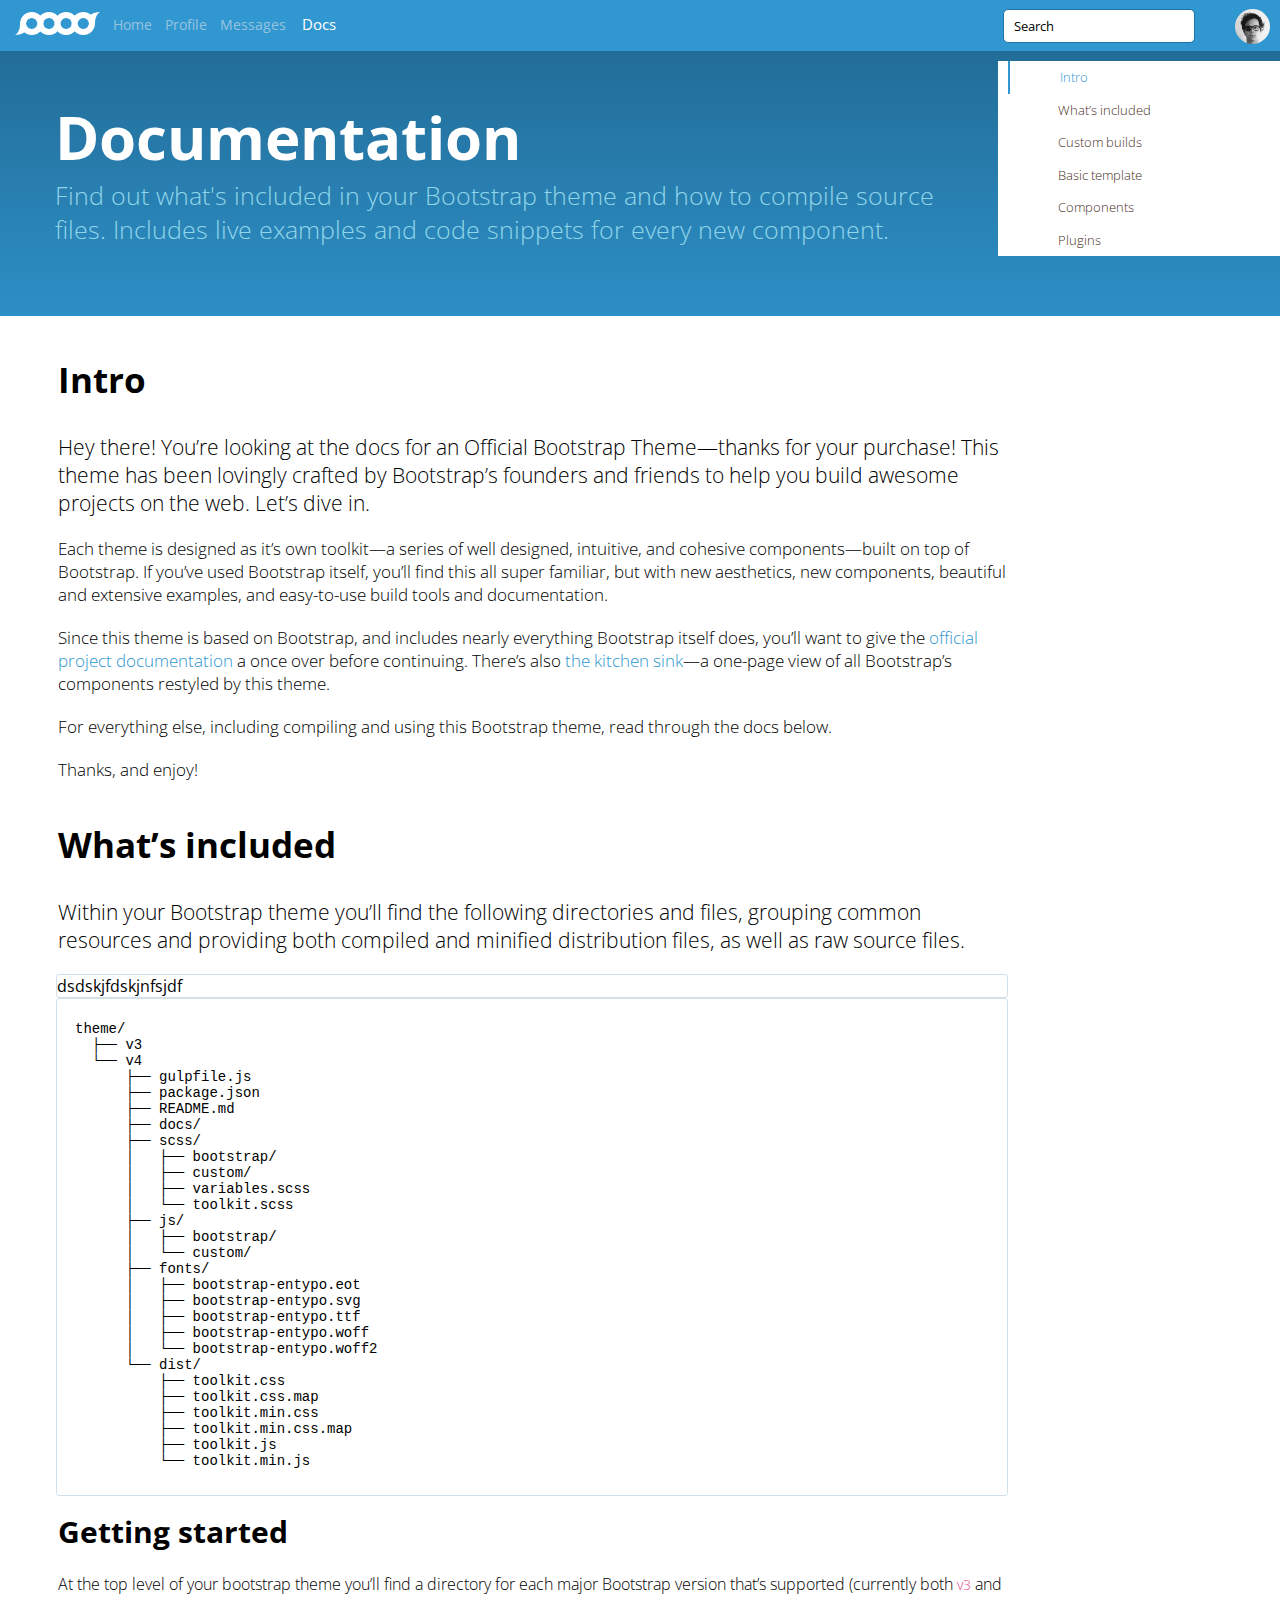
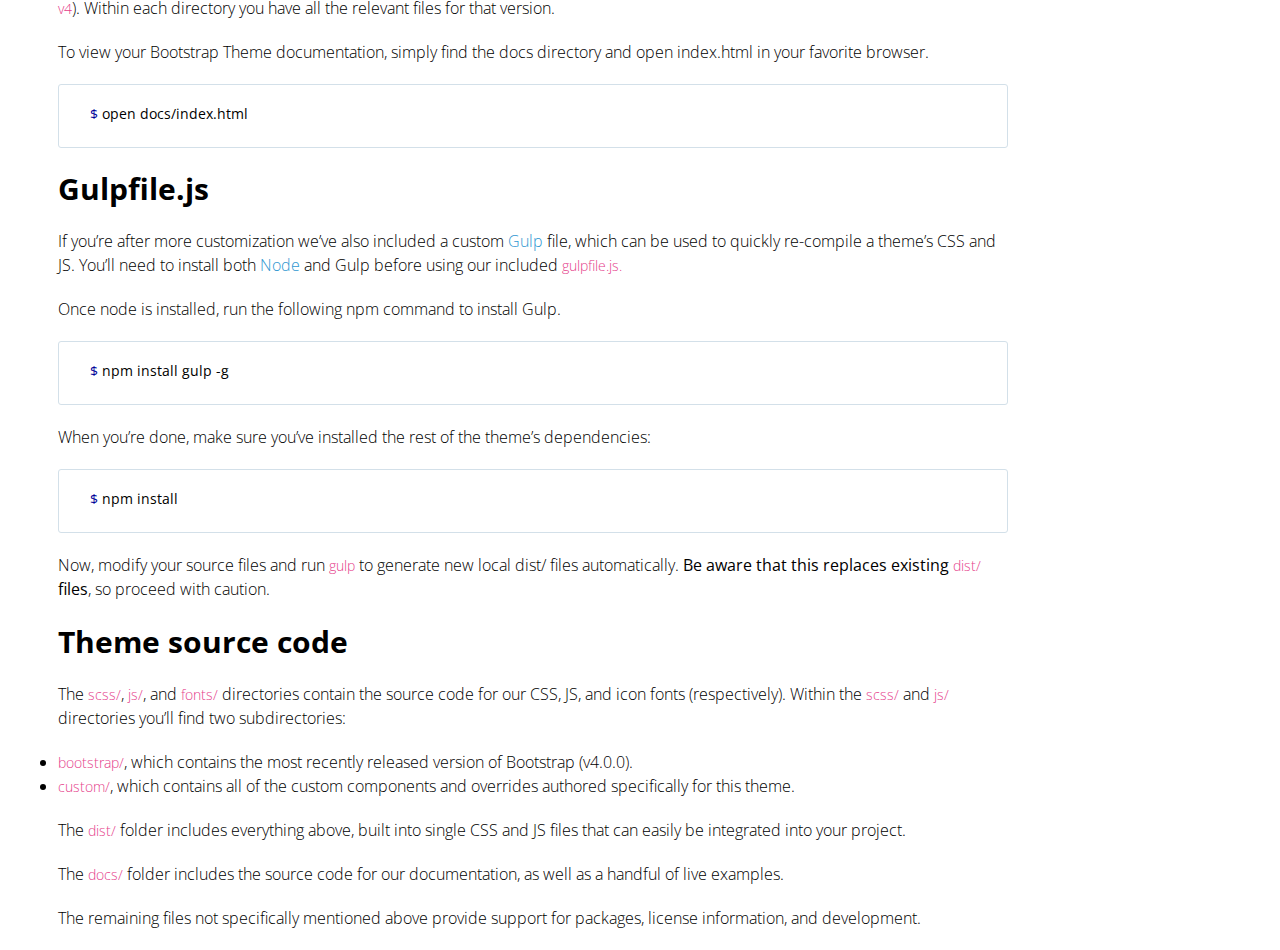
==== docs.html @ d6a19f10 "docs" ====
<!DOCTYPE html>
<html lang="en">
<head>
    <meta charset="UTF-8">
    <meta name="description" content="Тестовая страница">
    <meta name="keywords" content="тест, страница, обучение">
    <meta name="author" content="Кан Светлана">
    <title>Dave</title>
    <link rel="stylesheet" href="css/style.css">
    <link href="https://fonts.googleapis.com/css?family=Open+Sans:400,300,600" rel="stylesheet" type="text/css">
    <link rel="stylesheet" href="https://use.fontawesome.com/releases/v5.7.1/css/all.css" integrity="sha384-fnmOCqbTlWIlj8LyTjo7mOUStjsKC4pOpQbqyi7RrhN7udi9RwhKkMHpvLbHG9Sr" crossorigin="anonymous">
    <script type="text/javascript" src="https://code.jquery.com/jquery-3.3.1.min.js"></script>
    <script type="text/javascript">
        $(document).ready(function(){
            $('.close2').click(function(){
                $(this).parent().hide();
    	    });
            $('.close').click(function(){
                $('body').css('overflow','auto');
        		$('#modul').hide();
                $('#modwin').hide();
    	    });
            $('.mess').click(function(){
                $('body').css('overflow','hidden');
        		$('#modul').show();
                $('#modwin').show();
    	    });
        });
    </script>
</head>
<body id="docs">
<div id="header">
    <div id="headerinside">
        <div id="headerlogo">
            <a href="#"><img src="img/brand-white.png" width="85" height="23"></a>
        </div>
        <div id="headermenu">
            <ul class="nav">
                <li><a href="index.html">Home</a></li>
                <li><a href="#">Profile</a></li>
                <li class="mess"><a href="#">Messages</a></li>
                <li class="activ"><a href="docs.html">Docs</a></li>
            </ul>
        </div>
        <div id="headerphoto">
            <a href="#"><img src="img/avatar-dhg.png" width="35" height="35" id="photoimg"></a>
        </div>
        <div id="headerbell">
            <i class="fas fa-bell"></i>
        </div>
        <div id="headerinput">
             <input id="id1" value="Search">
        </div>
        <div class="clear">
        </div>
    </div>
</div>
<div id="reserveheader">
</div>
<div id="blockblue">
    <div id="blockbluecontent">
        <h2>Documentation</h2>
        <p>Find out what's included in your Bootstrap theme and how to compile source files. Includes live examples and code snippets for every new component.</p>
    </div>
</div>
<div id="left">
    <h1>Intro</h1>
        <p class="top">Hey there! You’re looking at the docs for an Official Bootstrap Theme—thanks for your purchase! This theme has been lovingly crafted by Bootstrap’s founders and friends to help you build awesome projects on the web. Let’s dive in.</p>
        <p class="text">Each theme is designed as it’s own toolkit—a series of well designed, intuitive, and cohesive components—built on top of Bootstrap. If you’ve used Bootstrap itself, you’ll find this all super familiar, but with new aesthetics, new components, beautiful and extensive examples, and easy-to-use build tools and documentation.</p>
        <p class="text">Since this theme is based on Bootstrap, and includes nearly everything Bootstrap itself does, you’ll want to give the <a href="#">official project documentation</a> a once over before continuing. There’s also <a href="#">the kitchen sink</a>—a one-page view of all Bootstrap’s components restyled by this theme.</p>
        <p class="text">For everything else, including compiling and using this Bootstrap theme, read through the docs below.</p>
        <p class="text">Thanks, and enjoy!</p>
    <h1>What’s included</h1>
        <p class="top">Within your Bootstrap theme you’ll find the following directories and files, grouping common resources and providing both compiled and minified distribution files, as well as raw source files.</p>
</div>
<div id="right">
    <ul>
        <li id="blue">
            <a href="#">Intro</a>
        </li>
        <li>
            <a href="#">What’s included</a>
        </li>
        <li>
            <a href="#">Custom builds</a>
        </li>
        <li>
            <a href="#">Basic template</a>
        </li>
        <li>
            <a href="#">Components</a>
        </li>
        <li>
            <a href="#">Plugins</a>
        </li>
    </ul>
</div>
<div class="clear"></div>
<div class="code">
    dsdskjfdskjnfsjdf
</div>
    <figure class="code">
        <pre>
theme/
  ├── v3
  └── v4
      ├── gulpfile.js
      ├── package.json
      ├── README.md
      ├── docs/
      ├── scss/
      │   ├── bootstrap/
      │   ├── custom/
      │   ├── variables.scss
      │   └── toolkit.scss
      ├── js/
      │   ├── bootstrap/
      │   └── custom/
      ├── fonts/
      │   ├── bootstrap-entypo.eot
      │   ├── bootstrap-entypo.svg
      │   ├── bootstrap-entypo.ttf
      │   ├── bootstrap-entypo.woff
      │   └── bootstrap-entypo.woff2
      └── dist/
          ├── toolkit.css
          ├── toolkit.css.map
          ├── toolkit.min.css
          ├── toolkit.min.css.map
          ├── toolkit.js
          └── toolkit.min.js
        </pre>
    </figure>
    <div>
        <div id="content">
        <div>
        <h2>Getting started</h2>
            <p>At the top level of your bootstrap theme you’ll find a directory for each major Bootstrap version that’s supported (currently both <span class="a">v3</span> and <span class="a">v4</span>). Within each directory you have all the relevant files for that version.</p>
            <p>To view your Bootstrap Theme documentation, simply find the docs directory and open index.html in your favorite browser.</p>
            <figure class="figure1">
                <pre>
                    <code>
                        <span class="f">$</span> open docs/index.html
                    </code>
                </pre>
            </figure>
        </div>
    <div>
        <h2>Gulpfile.js</h2>
            <p>If you’re after more customization we’ve also included a custom <a href="#">Gulp</a> file, which can be used to quickly re-compile a theme’s CSS and JS. You’ll need to install both <a href="#">Node</a> and Gulp before using our included <span class="a">gulpfile.js.</span></p>
            <p>Once node is installed, run the following npm command to install Gulp.</p>
            <figure class="figure1">
                <pre>
                    <code>
                        <span class="f">$</span> npm install gulp -g
                    </code>
                </pre>
            </figure>
            <p>When you’re done, make sure you’ve installed the rest of the theme’s dependencies:</p>
            <figure class="figure1">
                <pre>
                    <code>
                        <span class="f">$</span> npm install
                    </code>
                </pre>
            </figure>
            <p>Now, modify your source files and run <span class="a">gulp</span> to generate new local <span>dist/</span> files automatically.<b> Be aware that this replaces existing</b> <span class="a">dist/</span> <b>files</b>, so proceed with caution.</p>
    </div>
    <div id="spisok">
        <h2>Theme source code</h2>
            <p>The <span class="a">scss/</span>, <span class="a">js/</span>, and <span class="a">fonts/</span> directories contain the source code for our CSS, JS, and icon fonts (respectively). Within the <span class="a">scss/</span> and <span class="a">js/</span> directories you’ll find two subdirectories:</p>
        <ul>
            <li><span class="a">bootstrap/</span>, which contains the most recently released version of Bootstrap (v4.0.0).</li>
            <li><span class="a">custom/</span>, which contains all of the custom components and overrides authored specifically for this theme.</li>
        </ul>
            <p>The <span class="a">dist/</span> folder includes everything above, built into single CSS and JS files that can easily be integrated into your project.</p>
            <p>The <span class="a">docs/</span> folder includes the source code for our documentation, as well as a handful of live examples.</p>
            <p>The remaining files not specifically mentioned above provide support for packages, license information, and development.</p>
    </div>
</div>
</body>
</html>
---- css/style.css ----
*{
  padding: 0;
  margin: 0;
  outline: 0;
  font-family: "Open Sans", "Helvetica Neue", Helvetica, Arial, sans-serif;
}

/* #header */
    #header {
        width: 100%;
        height: 51px;
        position: fixed;
        z-index: 100;
        background-color: #3097D1;
    }

    #headerinside {
        width: 100%;
        height: 100%;
    }

    /* headerlogo*/
        #headerlogo {
            width: 85px;
            height: 23px;
            margin-left: 15px;
            margin-top: 12px;
            margin-bottom:12px;
            float: left;
        }
        #headerlogo a {
            display: block;
            cursor: pointer;
            width: 100%;
            height: 100%;
        }
    /* #headermenu */
    #headermenu {

    }
        #headermenu .nav li {
    		list-style-type: none;
            float: left;
            margin-left: 13px;
            margin-top: 13px;
        }

    	#headermenu li a {
    		cursor: pointer;
    		text-align: center;
    		text-decoration: none;
            font-size: 14px;
            color: #98C3DF;
    	}

    	#headermenu ul li a:hover {
            text-decoration: none;
            color: #F2E8EA;
            opacity:0,5;
        }

        #headermenu li.activ a {
            margin-left: 3px;
            margin-top: 16px;
            font-size: 15px;
            color: #ffffff;
        }

    /* #headerinput */
        #headerinput #id1{
            width: 180px;
            height: 32px;
            float: right;
            margin-right: 23px;
            margin-top: 9px;
            border: 1px solid #1C73A5;
            border-radius: 5px;
            padding-left: 10px;
            transition-duration: 0.5s;
        }
        #headerinput #id1:focus {
            border: 1px solid grey;
            width: 300px;
            transition-duration: 0.5s;
        }
    /* #headerbell */
        #headerbell{
            float: right;
            margin-right: 17px;
            margin-top: 15px;
        }

        #headerbell i{
            color: #98CBE8;
            font-size: 18px;
        }

    /* #headerphoto */
        #headerphoto #photoimg{
            width: 35px;
            float: right;
            border-radius: 50%;
            margin-right: 10px;
            margin-top: 9px;
        }

/* #reserveheader */
    #reserveheader {
        width: 100%;
        height: 51px;
    }

/* #wrapper */
    #wrapper{
        width: 100%;
        height: 100%;
        background-color: #F5F8FA;
    }

    #wrapperinside{
        max-width: 1200px;
        margin: 0 auto;
        display: flex;
        justify-content: space-between;
    }

/* #left */
    #left > div{
        width: 277px;
        border: 1px solid #DFDFDF;
        border-radius: 3px;
        background-color: #ffffff;
    }
        #block1{
            border-radius: 3px 3px 0 0;
            margin-top: 20px;
        }
        #photoimg1{
            position: absolute;
            z-index: 1;
        }
    #block1inside, #block2inside, #block3inside{
        padding: 17px;
    }
    #block1inside .photoimg1{
        position: relative;
        z-index: 2;
        width: 100px;
        border: 3px solid #ffffff;
        border-radius: 50%;
        margin-left: 65px;
        margin-top: 75px;
    }
    #block1inside  h6{
        font-size: 15px;
        color: #212529;
        text-align: center;
        font-weight: bold;
        text-decoration: none;
    }
    #block1inside  a{
        text-decoration: none;
    }
    #block1inside  p{
        text-align: center;
        margin-bottom: 20px;
        font-size: 14px;
        font-weight: 200;
        letter-spacing: 0;
        line-height: 1.6;
        font-family: "Open Sans", "Helvetica Neue", Helvetica, Arial, sans-serif;
    }
    ul.block1insideul {
        margin-left: 42px;
    }
    ul.block1insideul li {
        list-style-type: none;
        display: inline-block;
        cursor: pointer;
        padding-right: 10px;
        padding-left: 10px;
        margin-bottom: 15px;
        border-right: 1px solid #808080;
    }
    ul.block1insideul li:last-child{
        border-right: none;
    }
    #block1, #block2, #block3, #block4, #block5, #block6{
        margin-top: 20px;
    }
    #block2inside h6{
        margin-bottom: 15px;
        font-size: 14px;
        font-weight: 600;
    }
    #block2inside a{
        text-decoration: none;
        font-weight: normal;
        font-size: 14px;
        padding-left: 5px;
        color: #3097D1;
        cursor: pointer;
    }
    #block2inside .hr{
        font-size: 12px;
    }
    #block2inside a:hover{
        text-decoration: underline;
    }
    #block2inside li{
        list-style-type: none;
        margin-bottom: 5px;
        font-weight: normal;
        font-size: 14px;
    }
    #block2inside i{
        width: 12px;
        font-size: 13px;
        text-align: center;
        color: #6C757D;
        margin-right: 12px;
    }
    #block2inside ul{
        margin-bottom: 20px;
    }
    .flex-container{
        display: flex;
        justify-content: space-between;
        flex-wrap: wrap;
        margin-bottom: 10px;
    }
    #block3inside h6{
        margin-bottom: 15px;
        font-size: 14px;
        font-weight: 600;
    }
    #block3inside a{
        text-decoration: none;
        font-weight: normal;
        font-size: 12px;
        margin-left: 5px;
        margin-bottom: 5px;
        color: #3097D1;
        cursor: pointer;
    }
    #block3inside .hr1 a{
        margin-left: 5px;
    }
    #block3inside a:hover{
        text-decoration: underline;
    }
/* #center */
    #center{
        width: 545px;
        margin-top: 20px;
        margin-left: 10px;
        margin-right: 10px;
        padding: 20px;
        border: 1px solid #CED4DA;
        border-radius: 3px;
        background-color: #ffffff;
    }
    #centercontent{
        width: 545px;
    }
    #centercontentinside input{
        width: 490px;
        height: 34px;
        padding-left: 15px;
        font-size: 15px;
        border: 1px solid #CED4DA;
        border-radius: 3px;
    }

    #centercontentinside input:-moz-placeholder {
    	color: #6C757D;
    }
    input::-moz-placeholder {
    	color: #6C757D;
    }
    input::-webkit-input-placeholder {
    	color: #6C757D;
    }
    input:-ms-placeholder {
    	color: #6C757D;
    }
    input::placeholder {
    	color: #6C757D;
    }
    input:focus{
        box-shadow: 0 0 10px #2841FF;
    }
#centercontentinside button{
    width: 38px;
    height: 36px;
    float: right;
    border: 1px solid #CED4DA;
    border-radius: 3px;
}
#centercontentinside button:hover{
    background-color: #8E959A;
}
#centercontentinside button:focus{
    box-shadow: 0 0 10px #8E959A;
}
hr{
margin-left: -20px;
margin-right: -20px;
opacity: 0.5;
margin-top: 20px;
}
#centerbox1left{
    float: left;
}
#centerbox1left .photoimg5{
    border-radius: 100%;
    margin-top: 20px;
}
#centerbox1right{
    float: left;
    width: 467px;
    margin-left: 15px;
}
#centerbox1right1{
    margin-bottom: 30px;
}

#centerbox1right1>a{
    display: block;
    height: 182px;
    float: left;
    margin-right: 6px;
    margin-bottom: 6px
}

#centerbox1right1 #time{
    float: right;
    color: #6C757D;
    font-size: 12px;
}
#centerbox1right1 h6{
    margin-top: 15px;
    font-size: 15px;
}
#centerbox1right1 p{
    margin-top: 5px;
    margin-bottom: 20px;
    font-size: 14px;
    font-weight: 200;
    letter-spacing: 0;
    line-height: 1.6;
    font-family: "Open Sans", "Helvetica Neue", Helvetica, Arial, sans-serif;
}
#boxleft .photoimg6, #boxleft1 .photoimg7{
    border-radius: 50%;
    float: left;
}
#boxleft1 .photoimg7{
    margin-top: 20px;
}
#boxright, #boxright1 {
    float: left;
    width: 407px;
    margin-left: 13px;
}
#boxright p, #boxright1 p{
    font-size: 14px;
    font-weight: 200;
    letter-spacing: 0;
    line-height: 1.6;
    font-family: "Open Sans", "Helvetica Neue", Helvetica, Arial, sans-serif;
}
#boxright1 p{
    margin-top: 20px;
}
#centerbox1right hr{
    margin-left: -95px;
    margin-right: -25px;
    margin-top: 30px;
    opacity: 0.5;
}
#centerbox1left3{
    float: left;
}
#centerbox1left3 .photoimg8{
    border-radius: 100%;
    margin-top: 20px;

}
#centerbox1right4{
    float: left;
    width: 467px;
    margin-left: 15px;
}
#centerbox1right4 #time1{
    float: right;
    margin-top: 20px;
    margin-right: 3px;
    color: #6C757D;
    font-size: 12px;
}
#centerbox1right4 h6{
    margin-top: 15px;
    font-size: 15px;
}
#centerbox1right4 p{
    margin-top: 5px;
    margin-bottom: 20px;
    font-size: 14px;
    font-weight: 200;
    letter-spacing: 0;
    line-height: 1.6;
    font-family: "Open Sans", "Helvetica Neue", Helvetica, Arial, sans-serif;
}
#centerbox1right4 hr{
    margin-top: 40px;
    opacity: 0.5;
    margin-left: -95px;
    margin-right: -25px;
}
#centerbox3left1{
    float: left;
}
#centerbox3left1 .photoimg9{
    border-radius: 100%;
    margin-top: 20px;
}
#centerbox3right2{
    float: left;
    width: 467px;
    margin-left: 15px;
}
#centerbox3right2 #time3{
    float: right;
    margin-top: 20px;
    margin-right: 3px;
    color: #6C757D;
    font-size: 12px;
}
#centerbox3right2 h6{
    margin-top: 15px;
    font-size: 15px;
}
#centerbox3right2 p{
    margin-top: 5px;
    margin-bottom: 20px;
    font-size: 14px;
    font-weight: 200;
    letter-spacing: 0;
    line-height: 1.6;
    font-family: "Open Sans", "Helvetica Neue", Helvetica, Arial, sans-serif;
}
#box1left .photoimg10{
    border-radius: 50%;
    float: left;
}
#boxr1ight p{
    margin-top: 5px;
    margin-bottom: 20px;
    font-size: 14px;
    font-weight: 200;
    letter-spacing: 0;
    line-height: 1.6;
    font-family: "Open Sans", "Helvetica Neue", Helvetica, Arial, sans-serif;
}
#boxr1ight{
    float: left;
    width: 407px;
    margin-left: 15px;
}
#centerbox4{
    margin-top: 25px;
}
/* #right */
    #right {
        width: 277px;
    }
    #right #advertising{
        width: 277px;
        background-color: #FCEFDC;
        border: 1 px solid #FBE8CD;
        border-radius: 3px;
        margin-top: 20px;
    }
    .close2{
        float: right;
        margin-right: 20px;
        margin-top: 12px;
    }
    .close2 i{
        font-size: 15px;
        color: #BDA583;
    }
    #advertising a{
        font-weight: bold;
        color: #7C461C;
        text-decoration: none;
    }
    #advertising a:hover{
        text-decoration: underline;
    }
    #advertising p{
        margin-left: 20px;
        padding-top: 10px;
        padding-bottom: 10px;
        color: #7C461C;
        font-size: 14px;
        font-weight: 200;
        letter-spacing: 0;
        line-height: 1.6;
        font-family: "Open Sans", "Helvetica Neue", Helvetica, Arial, sans-serif;
    }
    #advertising a{
        font-weight: bold;
        color: #7C461C;
        text-decoration: none;
    }

    #block4, #block5, #block6{
        border: 1px solid #DFDFDF;
        border-radius: 3px;
        background-color: #ffffff;
    }
    #block4inside, #block5inside, #block6inside{
        padding: 17px;
}
    #block4inside h6{
        font-size: 14px;
        font-weight: bold;
        margin-bottom: 10px;
    }
        #photoimg2{
            margin-bottom: 5px;
            cursor: pointer;
        }
    #block4inside p{
        width: 240px;
        font-size: 14px;
        font-weight: 200;
        letter-spacing: 0;
        line-height: 1.6;
        font-family: "Open Sans", "Helvetica Neue", Helvetica, Arial, sans-serif;
        margin-bottom: 20px;
    }
    .but{
        width: 80px;
        height: 28px;
        border: 1px solid #3097D1;
        border-radius:3px;
        background-color: #ffffff;
        color: #3097D1;
        font-size: 12px;
    }
    .but:hover{
        background-color: #3097D1;
        color: #ffffff;
    }
    #block5{
      width: 277px;
    }
    #block5topinside{
      padding: 17px;
    }
    #block5topinside h6{
        margin-bottom: 15px;
        font-size: 14px;
        font-weight: 600;
    }
    #block5topinside a{
        text-decoration: none;
        font-weight: normal;
        font-size: 12px;
        padding-left: 5px;
        color: #3097D1;
        cursor: pointer;
    }
    #block5topinside a:hover{
        text-decoration: underline;
    }
    #block5topbox1left .photoimg3{
        border-radius: 50%;
    }
    #block5topbox2left .photoimg4{
        border-radius: 50%;
    }
    #block5bottom{
      border-top: 1px solid #DFDFDF;
      background-color: #F7F7F7;
    }
    #block5bottominside{
      padding: 17px;
    }
    #block5topbox1left, #block5topbox2left{
      float: left;
    }
    #block5topbox1right, #block5topbox2right{
      float: left;
      margin-left: 15px;
      font-size: 14px;
    }
    #block5topbox1right p, #block5topbox2right p{
      margin-bottom: 10px;
    }
    #block5topbox1right i, #block5topbox2right i{
      margin-right: 5px;
    }
    #block5bottominside{
        font-size: 14px;
        color: #212529;
    }
    .but1, .but2{
        width: 66px;
        height: 26px;
        border: 1px solid #3097D1;
        border-radius:3px;
        background-color: #ffffff;
        color: #3097D1;
        font-size: 12px;
    }
    .but1:hover{
        background-color: #3097D1;
        color: #ffffff;
    }
    .but2:hover{
        background-color: #3097D1;
        color: #ffffff;
    }
    #block6inside{
        font-size: 14px;
    }
    #block6inside a{
        text-decoration: none;
        color: #3097D1;
        font-weight: normal;
        font-size: 15px;
        cursor: pointer;
        padding-left: 3px;
    }
    #block6inside a:hover{
        cursor: pointer;
        text-decoration: underline;
        color: #B70046;
    }
    #footer{
        height: 64px;
        background-color: #F5F8FA;
    }

#modul{
    width: 100%;
    height: 100vh; /* vh - единица измерения равная 0,01 высоте экрана */
    left: 0;
    top: 0;
    z-index: 101;
    background-color:#181F1E;
    position: absolute;
    opacity: 0.2;
    display: none;
}
    #modwin{
        width: 38.5%;
        height: 70vh;
        left: 30%;
        top: 20vh;
        z-index: 102;
        background-color:#ffffff;
        position: absolute;
        border-radius: 0 0 3px 3px;
        display: none;
    }
    #modwintop{
        background-color:#ffffff;
        border-radius: 3px 3px 0 0;
        font-size: 18px;
        padding-top: 15px;
        padding-bottom: 15px;
        border-bottom: 1px solid #d4cfcf;
        width: 100%;
        height: 24px;
        position: absolute;
        top: -54px;
        left: 0;
        z-index: 103;
    }
    #modwintop h4 {
        margin-left: 15px;
        margin-right: 15px;
    }
    .close{
        float: right;
        z-index: 105;
        margin-bottom: 20px;

    }
    #modwintop .close i{
        font-size: 15px;
        margin-right: 15px;
        color:#A0A0A0;
        z-index: 105;
        margin-bottom: 20px;
    }

    #modwinbottom{
        overflow-y: auto;
        height: 100%;
    }
    #modwinbottom>div{
        border-bottom: 1px solid #d4cfcf;
        padding: 15px;
        height: 45px;
    }
    #modwinbottom>div:last-child{
        border-bottom: none;
    }
    #modwinbottom>div:hover{
        background-color: #F0F0F0;
    }
    #modwinbottom .photoimg6{
        border-radius: 50%;
        float: left;
    }
    #modwinbottom p{
        font-size: 15px;
        margin-left: 55px;
    }
    .close{
        cursor: pointer;
    }


            #docs #headermenu .nav li {
        		list-style-type: none;
                float: left;
                margin-left: 13px;
                margin-top: 13px;
            }

        	#docs #headermenu li a {
        		cursor: pointer;
        		text-align: center;
        		text-decoration: none;
                font-size: 14px;
                color: #98C3DF;
        	}

        	#docs #headermenu ul li a:hover {
                text-decoration: none;
                color: #F2E8EA;
                opacity:0,5;
            }

            #docs #headermenu li.activ a {
                margin-left: 3px;
                margin-top: 16px;
                font-size: 15px;
                color: #ffffff;
            }

        /* #headerinput */
            #docs #headerinput #id1{
                width: 180px;
                height: 32px;
                float: right;
                margin-right: 23px;
                margin-top: 9px;
                border: 1px solid #1C73A5;
                border-radius: 5px;
                padding-left: 10px;
            }
            #docs #headerinput #id1:focus {
                border: 1px solid grey;
                width:300px;
    }
        /* #headerbell */
            #docs #headerbell{
                float: right;
                margin-right: 17px;
                margin-top: 15px;
            }

            #docs #headerbell i{
                color: #98CBE8;
                font-size: 18px;
            }

        /* #headerphoto */
            #docs #headerphoto #photoimg{
                width: 35px;
                float: right;
                border-radius: 50%;
                margin-right: 10px;
                margin-top: 9px;
            }

    /* #reserveheader */
        #docs #reserveheader {
            width: 100%;
            height: 51px;
        }
        #docs #blockblue{
            background: linear-gradient(#226D98, #2D8FC6)
        }
        #docs #blockbluecontent{
            width: 900px;
            margin-left: 55px;
            padding-top: 45px;
            padding-bottom: 70px;
        }
        #docs #blockbluecontent h2{
            color: #FFFFFF;
            font-size: 60px;
        }
        #docs #blockbluecontent p{
            color: #90D6EA;
            font-size: 25px;
            font-weight: 200;
        }
        #docs #left{
            float: left;
            width: 950px;
            margin-left: 58px;
        }
        #docs #left h1{
            font-size: 35px;
            margin-top:40px;
        }
        #docs .top{
            font-size: 21px;
            font-weight: 200;
            margin-top: 30px;
            margin-bottom: 20px;
        }
        #docs #left .text{
            font-weight: 200;
            font-size: 17px;
            margin-bottom: 20px;
        }
        #docs #left .text a{
            text-decoration: none;
            color: #3097D1;
        }
        #docs #left .text a:hover{
            text-decoration: underline;
        }
        #docs #right{
            position: fixed;
            left: 78%;
            width: 300px;
            top: 61px;
            background-color: #ffffff;
        }
        #docs #right a{
            text-decoration: none;
            color: #48301F;
            padding-left: 20px;
            font-size: 13px;
            line-height: 2.5;
            font-weight: 200;
            margin-left: 30px;
        }
        #docs #right ul{
            margin-left: 10px;
        }
        #docs #right li{
            list-style: none;
        }
    #docs #right li:first-child{
        border-left: 2px solid #3097D1;
    }
    #docs #blue a{
        color:#3097D1;
    }
    #docs #right li #blue{
        border-left: 2px solid #3097D1;
    }
    #docs .code{
        width: 950px;
        border: 1px solid #D3E0E9;
        background-color: #FFFFFF;
        border-radius: 3px;
        margin-left: 56px;
    }
    #docs .code pre{
        padding-left: 18px;
        padding-top: 22px;
        font-size: 14px;
        margin-bottom: 10px;
        font-family: SFMono-Regular, Menlo, Monaco, Consolas, "Liberation Mono", "Courier New", monospace;
    }
    #docs #content{
        width: 950px;
        margin-left: 58px;
    }
    #docs #content h2{
        margin-top: 15px;
        font-size: 30px;
        margin-bottom: 10px;
    }
    #docs #content .a{
        color: #E53D8A;
        font-size: 14px;
    }
    #docs #content p{
        font-weight: 200;
        font-size: 16px;
        line-height: 1.5;
        font-family: "Open Sans", "Helvetica Neue", Helvetica, Arial, sans-serif;
        margin-bottom: 20px;
        margin-top: 20px;
    }
    #docs .figure1{
        height: 62px;
        background-color: #ffffff;
        border: 1px solid #d3e0e9;
        border-radius: 3px;
        margin-top: 20px;
        margin-bottom: 20px;
        font-size: 14px;
        font-family: SFMono-Regular, Menlo, Monaco, Consolas, "Liberation Mono", "Courier New", monospace;
    }
    #docs .figure1 .f{
        color: #000099;
        margin-left: -65px;
    }
    #docs #spisok li{
        font-weight: 200;
        font-size: 16px;
        line-height: 1.5;
        font-family: "Open Sans", "Helvetica Neue", Helvetica, Arial, sans-serif;
    }
    #docs #content a{
        text-decoration: none;
        color: #3097D1;
    }
    #docs #content a:hover{
        text-decoration: underline;
    }


/* others */
.clear{
    clear: both;
}
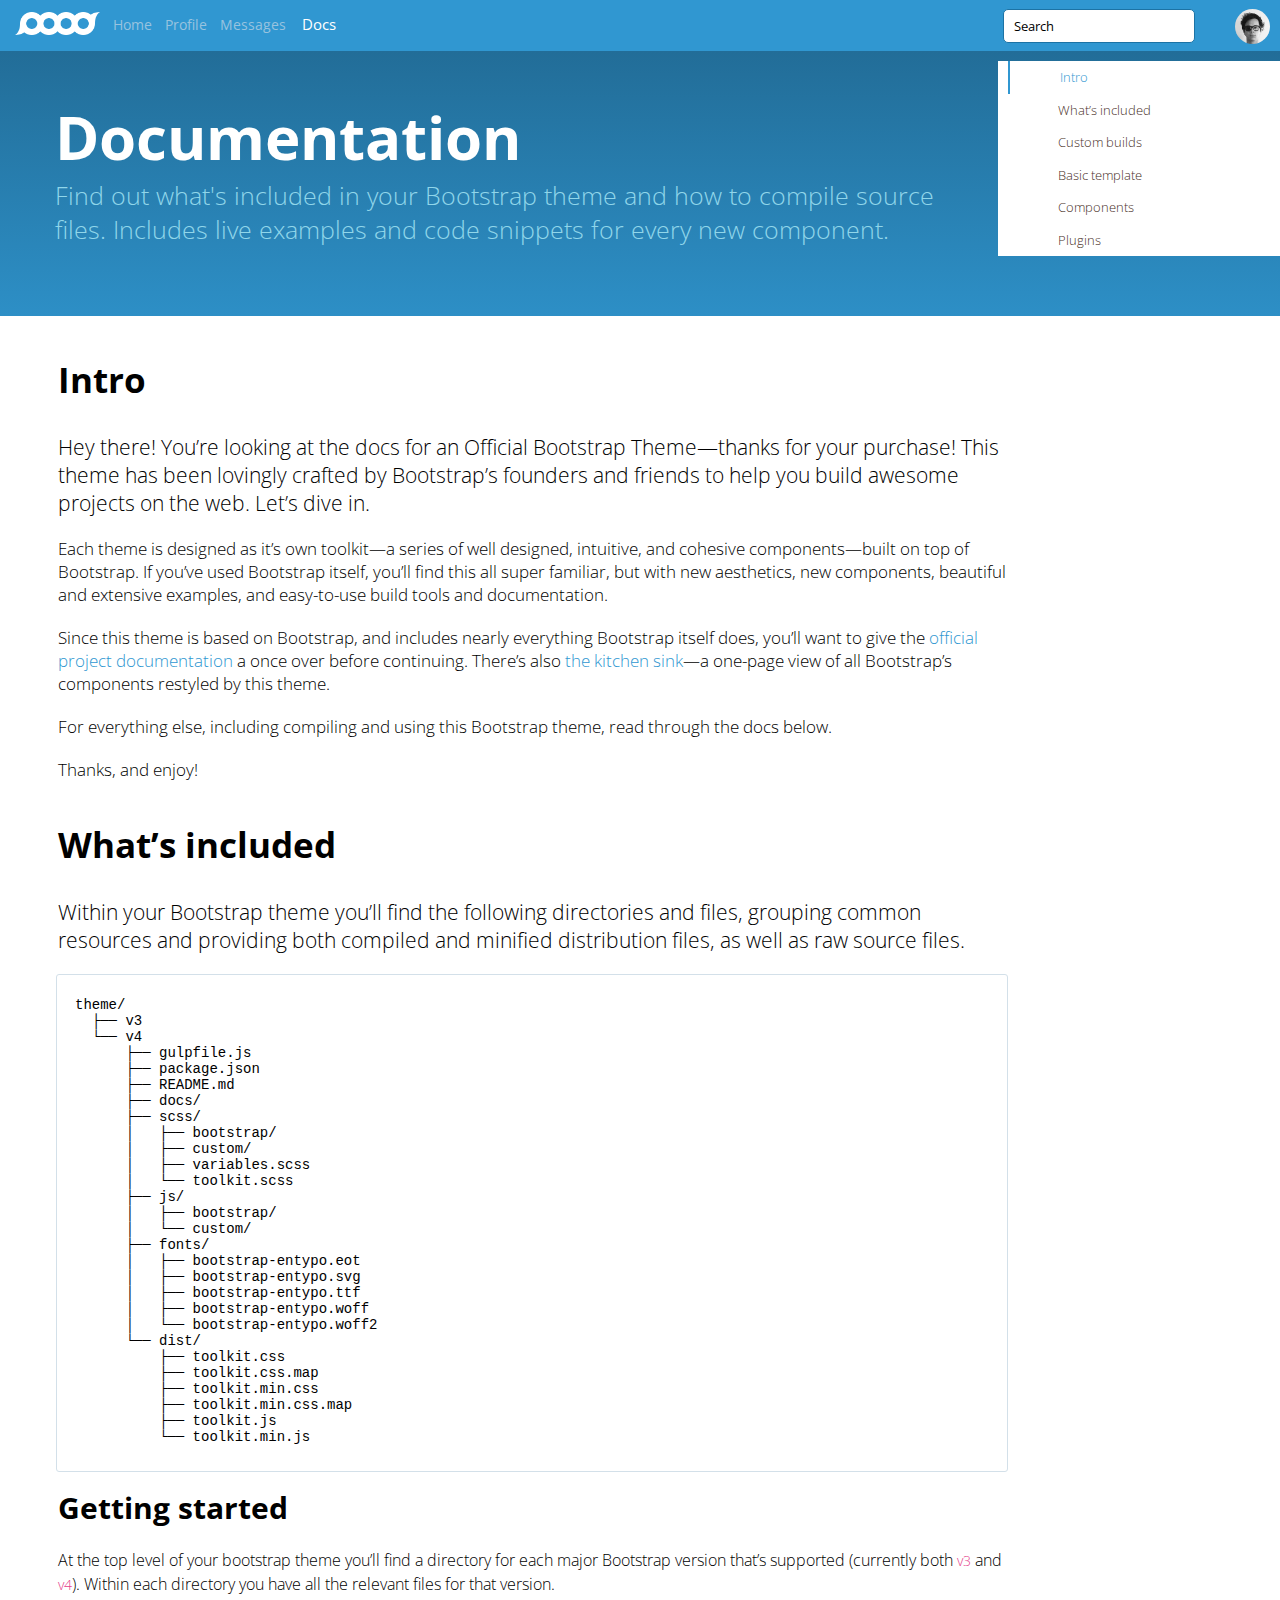
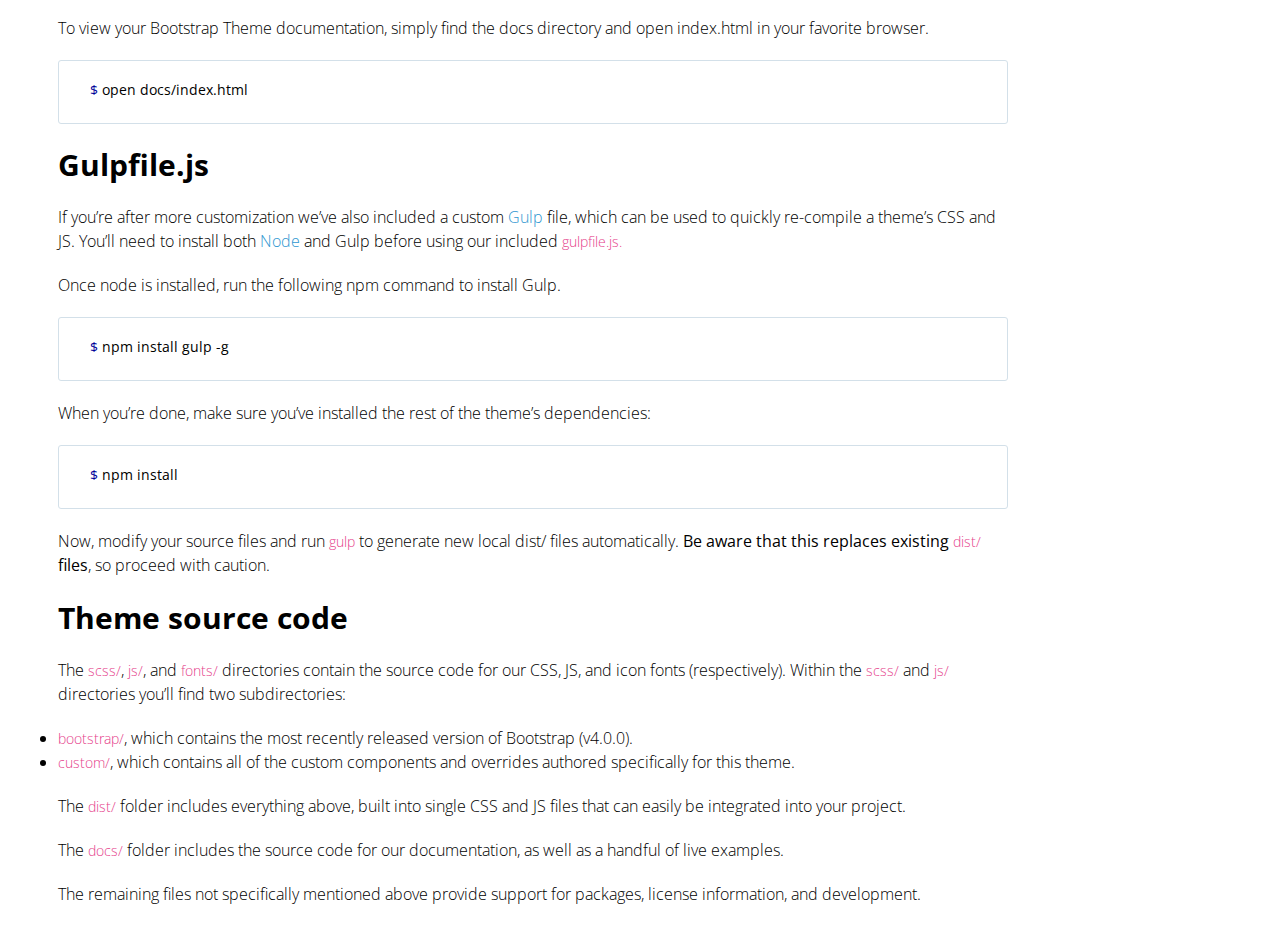
==== commit 8f9d1f16: "davedocs" ====
--- a/docs.html
+++ b/docs.html
@@ -96,9 +96,6 @@
     </ul>
 </div>
 <div class="clear"></div>
-<div class="code">
-    dsdskjfdskjnfsjdf
-</div>
     <figure class="code">
         <pre>
 theme/
--- a/css/style.css
+++ b/css/style.css
@@ -151,12 +151,33 @@
         margin-left: 65px;
         margin-top: 75px;
     }
+    #block1inside .photoimg1:hover{
+        transform: rotate(360deg);
+        -o-transform: rotate(360deg);
+    	-ms-transform: rotate(360deg);
+    	-moz-transform: rotate(360deg);
+    	-webkit-transform: rotate(360deg);
+        transition-duration: 5s;
+        -webkit-transition-duration: 5s;
+    	-moz-transition-duration: 5s;
+    	transition-duration: 5s;
+        -o-transform-duration:5s;
+    	-ms-transform-duration: 5s;
+    }
+
     #block1inside  h6{
         font-size: 15px;
         color: #212529;
         text-align: center;
         font-weight: bold;
         text-decoration: none;
+    }
+    #block1inside  h6:hover{
+        -o-transform: scale(1);
+    	-ms-transform: scale(1);
+    	-moz-transform: scale(1);
+    	-webkit-transform: scale(1);
+    	transform: scale(1);
     }
     #block1inside  a{
         text-decoration: none;
@@ -193,6 +214,14 @@
         font-size: 14px;
         font-weight: 600;
     }
+    #block2inside h6:hover{
+	transform-origin: left;
+	-o-transform: scale(1.5);
+	-ms-transform: scale(1.5);
+	-moz-transform: scale(1.5);
+	-webkit-transform: scale(1.5);
+	transform: scale(1.5);
+}
     #block2inside a{
         text-decoration: none;
         font-weight: normal;
@@ -219,7 +248,19 @@
         text-align: center;
         color: #6C757D;
         margin-right: 12px;
-    }
+        -o-transition: transform 3s linear;
+    	-ms-transition: transform 3s linear;
+    	-moz-transition: transform 3s linear;
+    	-webkit-transition: transform 3s linear;
+    	transition: transform 3s linear;
+    }
+    #block2inside i:hover {
+	-o-transform: rotate(1turn);
+	-ms-transform: rotate(1turn);
+	-moz-transform: rotate(1turn);
+	-webkit-transform: rotate(1turn);
+	transform: rotate(1turn);
+}
     #block2inside ul{
         margin-bottom: 20px;
     }
@@ -229,6 +270,15 @@
         flex-wrap: wrap;
         margin-bottom: 10px;
     }
+    .flex-container a:hover{
+        transform-origin: center;
+    	-o-transform: scale(1.5);
+    	-ms-transform: scale(1.5);
+    	-moz-transform: scale(1.5);
+    	-webkit-transform: scale(1.5);
+    	transform: scale(1.5);
+    }
+
     #block3inside h6{
         margin-bottom: 15px;
         font-size: 14px;
@@ -817,7 +867,7 @@
         }
         #docs #left{
             float: left;
-            width: 950px;
+            max-width: 950px;
             margin-left: 58px;
         }
         #docs #left h1{
